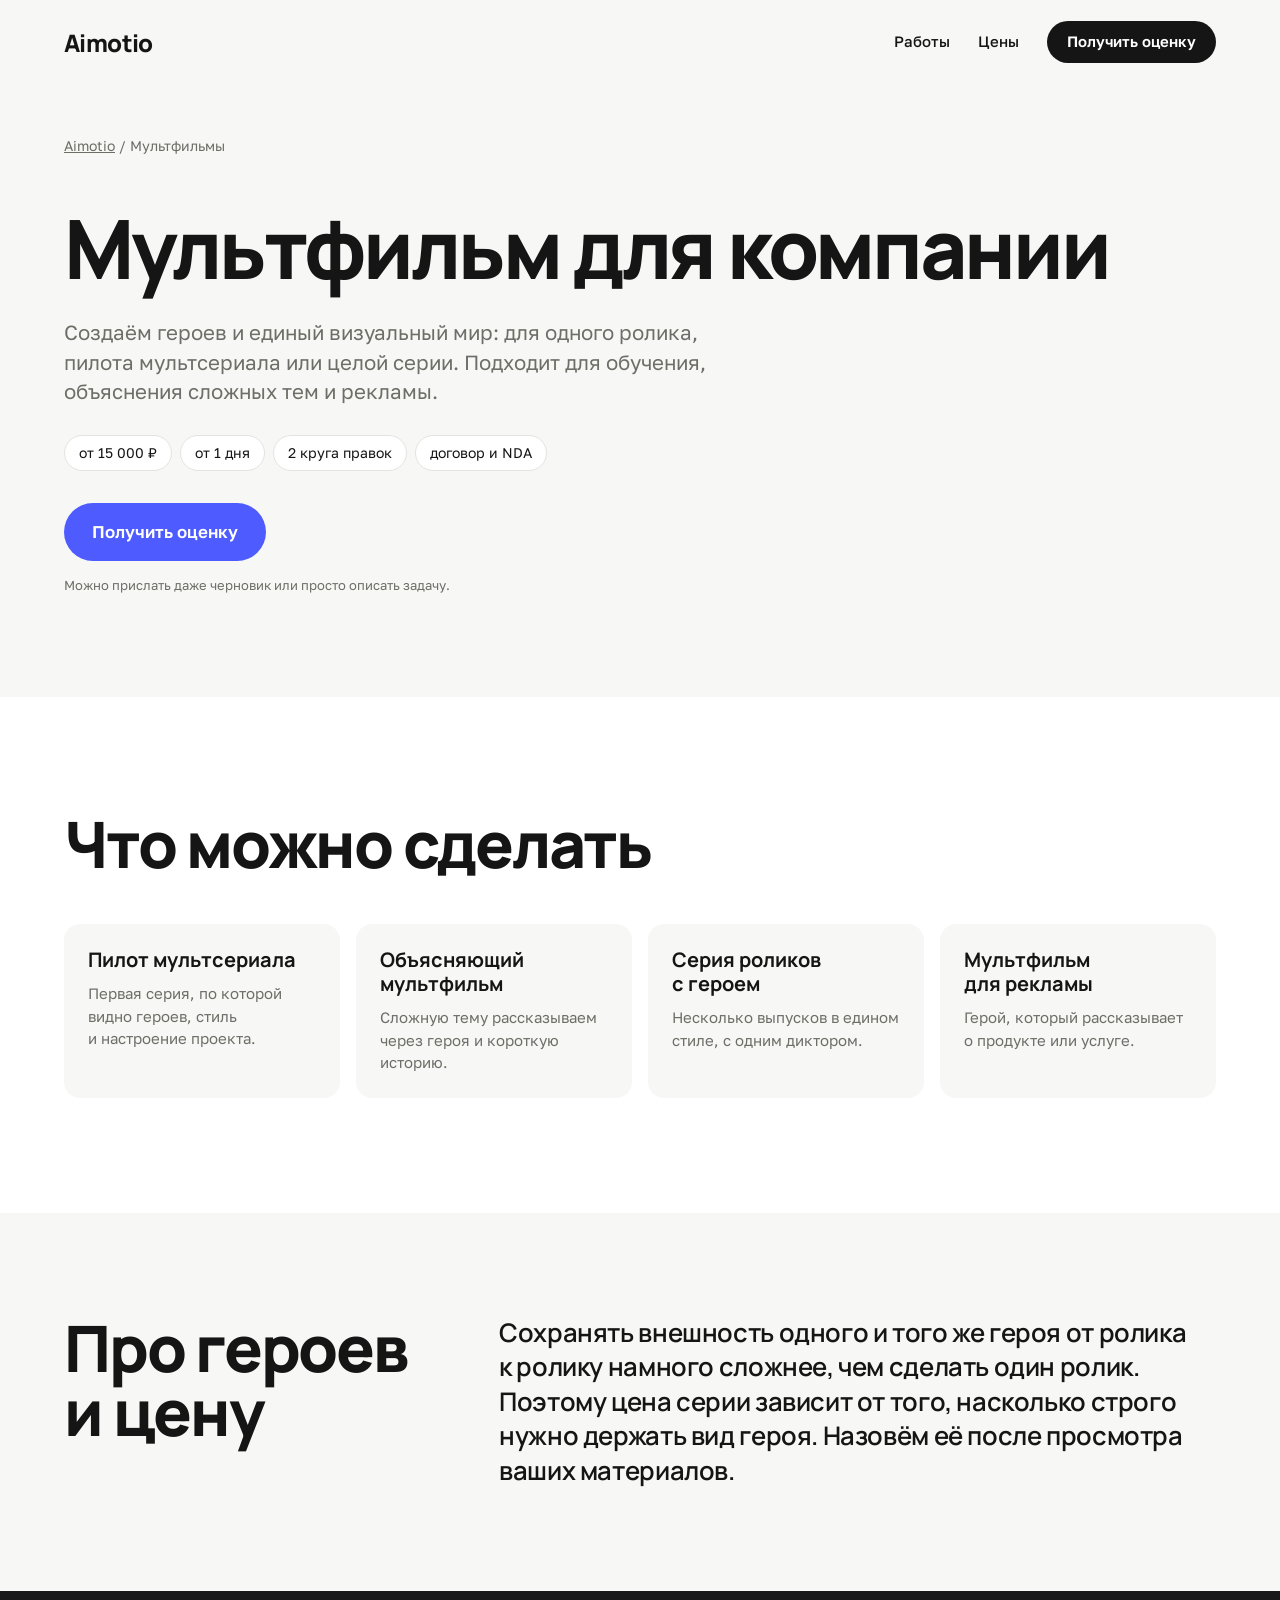
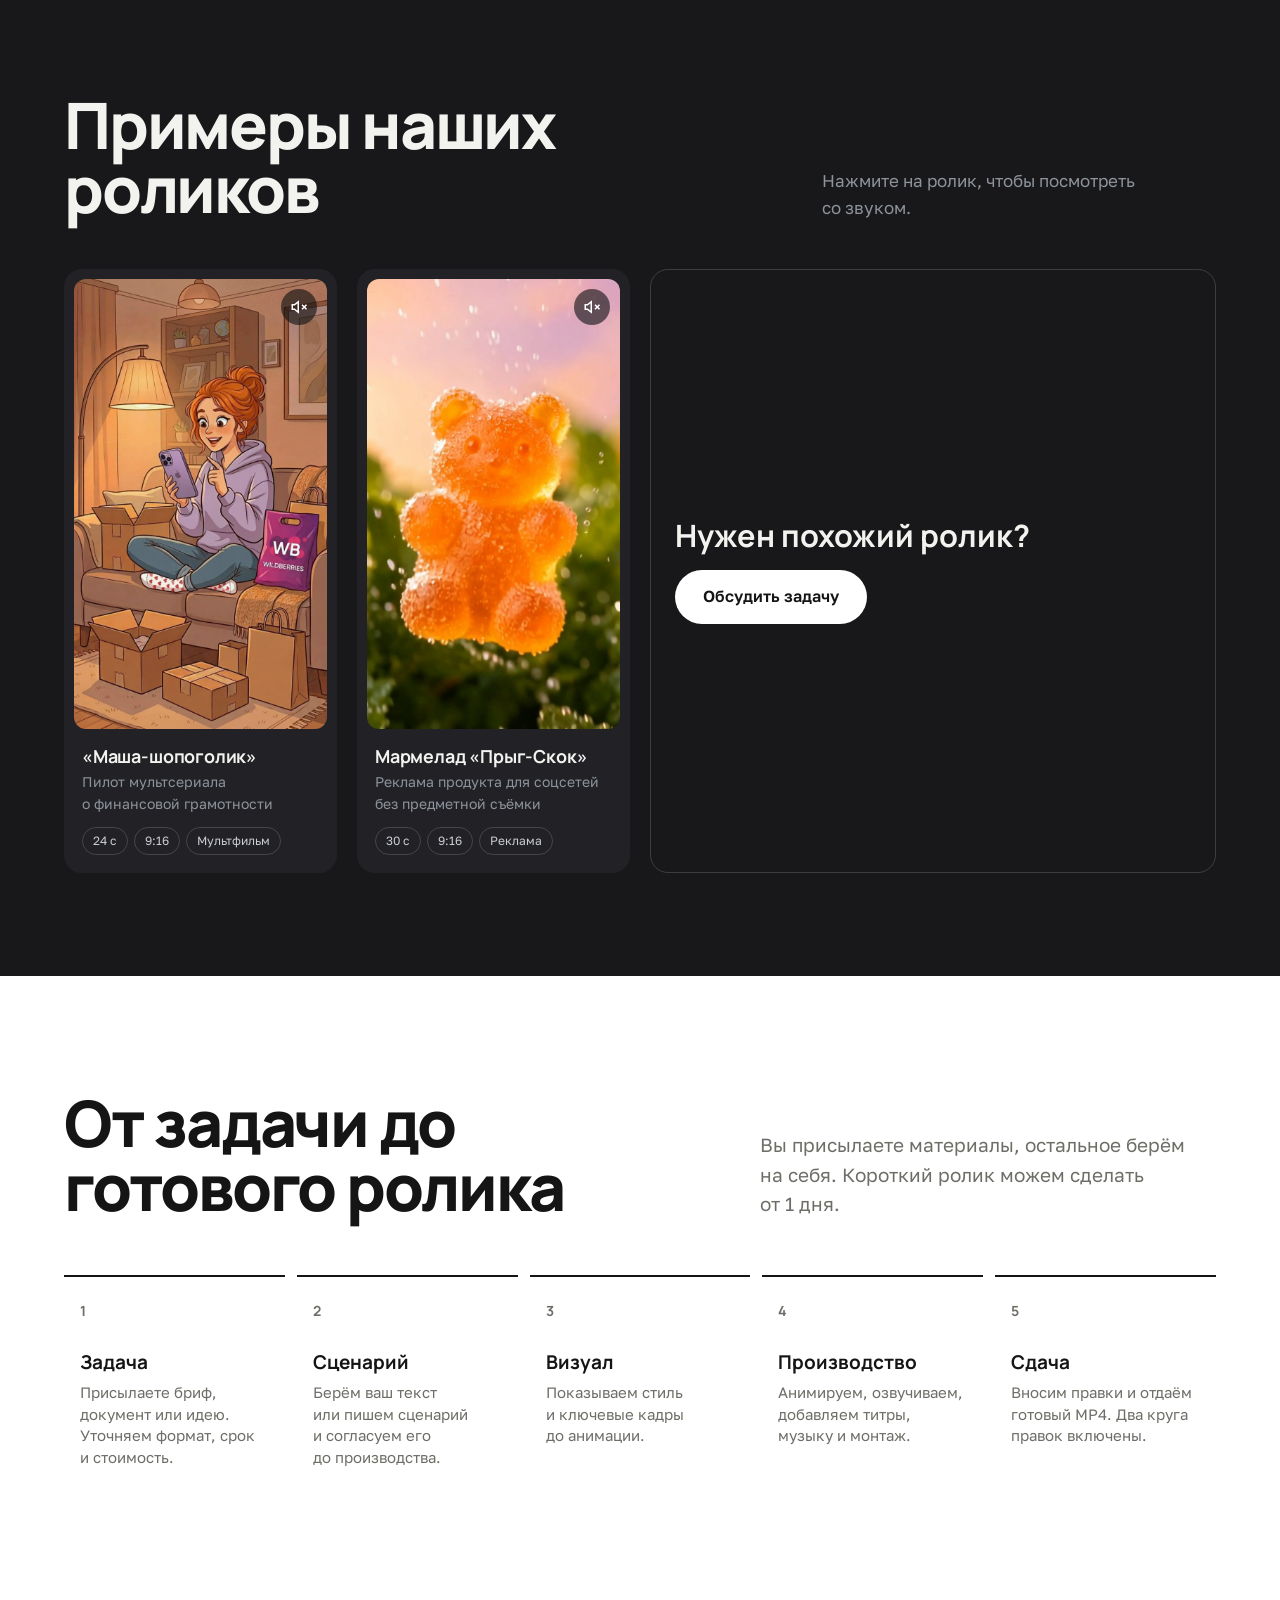
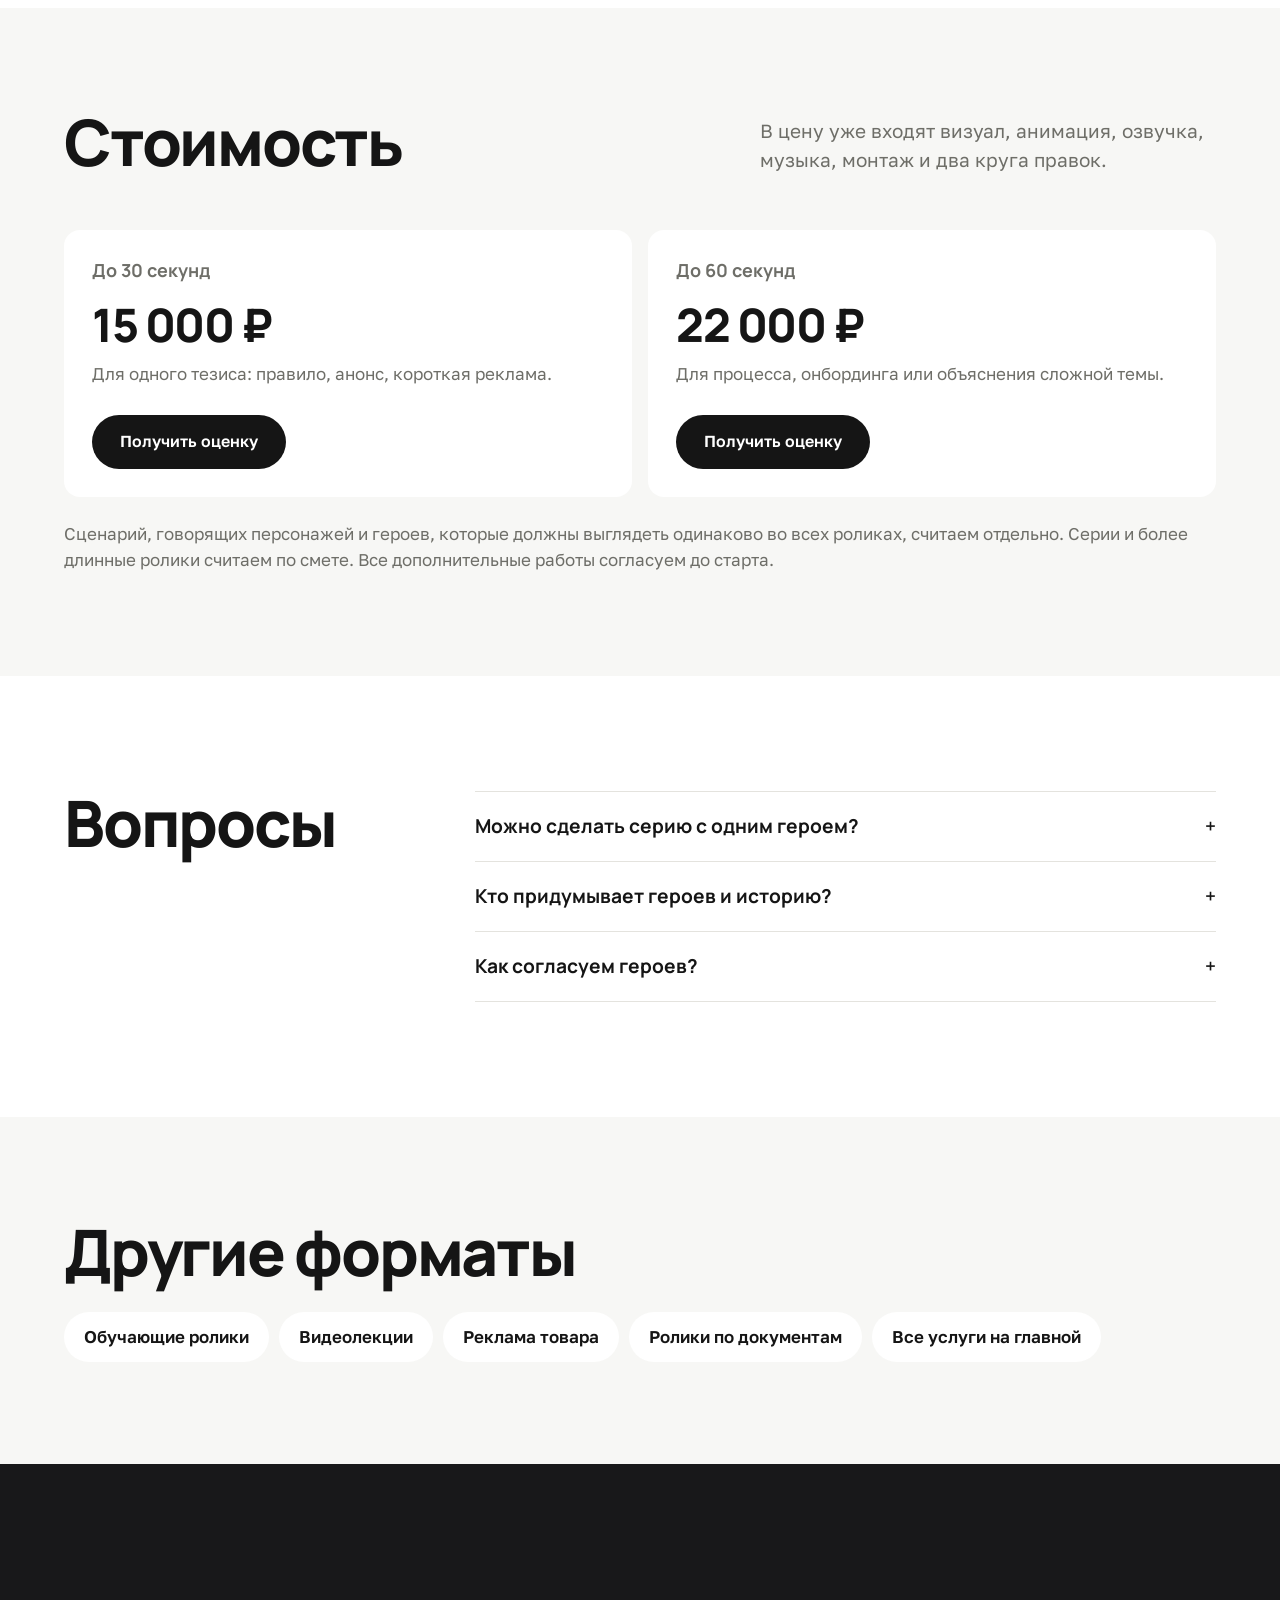
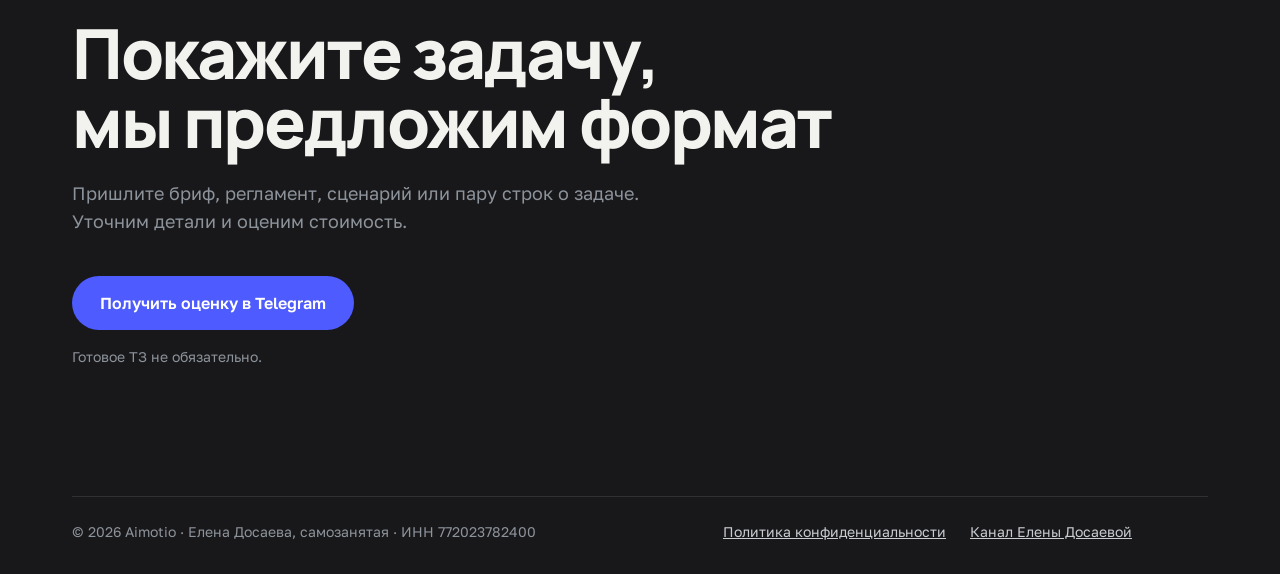
==== multfilm-dlya-kompanii/index.html @ ace30728 "Aimotio: 5 страниц под поисковые запросы" ====
<!doctype html>
<html lang="ru">
<head>
<meta charset="utf-8">
<meta name="viewport" content="width=device-width, initial-scale=1">
<title>Мультфильм для компании: ролик или серия | Aimotio</title>
<meta name="description" content="Создаём героев и единый визуальный мир для мультфильма компании: пилот, серия или объясняющий ролик. Озвучка и титры. От 15 000 ₽, от 1 дня.">
<link rel="canonical" href="https://aimotio.ru/multfilm-dlya-kompanii/">
<meta property="og:type" content="website">
<meta property="og:title" content="Мультфильм для компании: ролик или серия | Aimotio">
<meta property="og:description" content="Создаём героев и единый визуальный мир для мультфильма компании: пилот, серия или объясняющий ролик. Озвучка и титры. От 15 000 ₽, от 1 дня.">
<meta property="og:url" content="https://aimotio.ru/multfilm-dlya-kompanii/">
<meta property="og:image" content="https://aimotio.ru/media/og.jpg">
<meta name="theme-color" content="#F7F7F5">
<link rel="icon" href="/favicon.svg" type="image/svg+xml">
<link rel="preload" href="/fonts/manrope-cyrillic.woff2" as="font" type="font/woff2" crossorigin>
<link rel="preload" href="/fonts/golos-cyrillic.woff2" as="font" type="font/woff2" crossorigin>
<link rel="stylesheet" href="/css/fonts.css?v=1">
<link rel="stylesheet" href="/css/site.css?v=81">
<script type="application/ld+json">
{
 "@context": "https://schema.org",
 "@graph": [
  {
   "@type": "Service",
   "name": "Мультфильм для компании",
   "description": "Создаём героев и единый визуальный мир для мультфильма компании: пилот, серия или объясняющий ролик. Озвучка и титры. От 15 000 ₽, от 1 дня.",
   "areaServed": "RU",
   "provider": {
    "@type": "ProfessionalService",
    "name": "Aimotio",
    "url": "https://aimotio.ru/"
   },
   "offers": {
    "@type": "Offer",
    "price": "15000",
    "priceCurrency": "RUB"
   }
  },
  {
   "@type": "FAQPage",
   "mainEntity": [
    {
     "@type": "Question",
     "name": "Можно сделать серию с одним героем?",
     "acceptedAnswer": {
      "@type": "Answer",
      "text": "Да. Цена зависит от того, насколько строго нужно сохранять внешность героя во всех роликах. Считаем её отдельно."
     }
    },
    {
     "@type": "Question",
     "name": "Кто придумывает героев и историю?",
     "acceptedAnswer": {
      "@type": "Answer",
      "text": "Если есть ваши идеи и материалы, берём их. Если нет, предложим героев и сценарий, сценарий считаем отдельно."
     }
    },
    {
     "@type": "Question",
     "name": "Как согласуем героев?",
     "acceptedAnswer": {
      "@type": "Answer",
      "text": "Показываем визуал до анимации. Сценарий согласовываем до производства, готовый ролик после. Два круга правок входят в цену."
     }
    }
   ]
  },
  {
   "@type": "BreadcrumbList",
   "itemListElement": [
    {
     "@type": "ListItem",
     "position": 1,
     "name": "Aimotio",
     "item": "https://aimotio.ru/"
    },
    {
     "@type": "ListItem",
     "position": 2,
     "name": "Мультфильм для компании",
     "item": "https://aimotio.ru/multfilm-dlya-kompanii/"
    }
   ]
  }
 ]
}
</script>
</head>
<body class="lp">
<header class="lp-bar wrap"><a class="bar__logo" href="/">Aimotio</a>
  <nav aria-label="Разделы"><a href="/#works">Работы</a><a href="/#pricing">Цены</a><a class="btn btn--sm" href="#contact"><span>Получить оценку</span></a></nav></header>
<main>
<section class="lp-hero">
  <div class="wrap">
    <p class="lp-crumbs"><a href="/">Aimotio</a> / Мультфильмы</p>
    <h1>Мультфильм для&nbsp;компании</h1>
    <p class="lp-lead">Создаём героев и&nbsp;единый визуальный мир: для&nbsp;одного ролика, пилота мультсериала или&nbsp;целой серии. Подходит для&nbsp;обучения, объяснения сложных тем и&nbsp;рекламы.</p>
    <ul class="lp-facts"><li>от&nbsp;15&nbsp;000&nbsp;₽</li><li>от&nbsp;1&nbsp;дня</li><li>2&nbsp;круга правок</li><li>договор и&nbsp;NDA</li></ul>
    <a class="btn lp-cta" href="#contact"><span>Получить оценку</span></a>
    <p class="lp-note">Можно прислать даже черновик или просто описать задачу.</p>
  </div>
</section>
<section class="lp-tasks">
  <div class="wrap">
    <h2 class="h2">Что можно сделать</h2>
    <ul class="lp-cards">
      <li class="lp-card" data-spot><h3>Пилот мультсериала</h3><p>Первая серия, по&nbsp;которой видно героев, стиль и&nbsp;настроение проекта.</p></li>
      <li class="lp-card" data-spot><h3>Объясняющий мультфильм</h3><p>Сложную тему рассказываем через героя и&nbsp;короткую историю.</p></li>
      <li class="lp-card" data-spot><h3>Серия роликов с&nbsp;героем</h3><p>Несколько выпусков в&nbsp;едином стиле, с&nbsp;одним диктором.</p></li>
      <li class="lp-card" data-spot><h3>Мультфильм для&nbsp;рекламы</h3><p>Герой, который рассказывает о&nbsp;продукте или&nbsp;услуге.</p></li>
    </ul>
  </div>
</section>
<section class="lp-about">
  <div class="wrap lp-about__grid">
    <h2 class="h2">Про героев и&nbsp;цену</h2>
    <p>Сохранять внешность одного и&nbsp;того же героя от&nbsp;ролика к&nbsp;ролику намного сложнее, чем сделать один ролик. Поэтому цена серии зависит от&nbsp;того, насколько строго нужно держать вид героя. Назовём её после просмотра ваших материалов.</p>
  </div>
</section>
<section class="works" id="works" aria-labelledby="works-title">
  <div class="wrap">
    <div class="works__head"><h2 class="h2" id="works-title">Примеры наших роликов</h2><p>Нажмите на&nbsp;ролик, чтобы посмотреть со&nbsp;звуком.</p></div>
    <div class="works__grid">
    <article data-spot data-cat="cartoon" class="work work--v" data-src="/media/masha.mp4" data-poster="/media/masha.jpg">
      <div class="work__media"></div>
      <h3>«Маша-шопоголик»</h3>
      <p class="work__task">Пилот мультсериала о&nbsp;финансовой грамотности</p>
      <ul class="work__meta"><li>24 с</li><li>9:16</li><li>Мультфильм</li></ul>
    </article>
    <article data-spot data-cat="ad" class="work work--v" data-src="/media/pryg-skok.mp4" data-poster="/media/pryg-skok.jpg">
      <div class="work__media"></div>
      <h3>Мармелад «Прыг-Скок»</h3>
      <p class="work__task">Реклама продукта для&nbsp;соцсетей без&nbsp;предметной съёмки</p>
      <ul class="work__meta"><li>30 с</li><li>9:16</li><li>Реклама</li></ul>
    </article>
    <article class="lp-works-cta" style="grid-column: span 2"><p>Нужен похожий ролик?</p><a class="btn" href="#contact"><span>Обсудить задачу</span></a></article>    </div>
  </div>
</section>
<section class="steps" id="process" aria-labelledby="process-title">
  <div class="wrap">
    <div class="steps__head"><h2 class="h2" id="process-title">От задачи до готового ролика</h2><p>Вы присылаете материалы, остальное берём на&nbsp;себя. Короткий ролик можем сделать от&nbsp;1&nbsp;дня.</p></div>
    <ol class="steps__list">
      <li><span>1</span><h3>Задача</h3><p>Присылаете бриф, документ или&nbsp;идею. Уточняем формат, срок и&nbsp;стоимость.</p></li>
      <li><span>2</span><h3>Сценарий</h3><p>Берём ваш текст или&nbsp;пишем сценарий и&nbsp;согласуем его до&nbsp;производства.</p></li>
      <li><span>3</span><h3>Визуал</h3><p>Показываем стиль и&nbsp;ключевые кадры до&nbsp;анимации.</p></li>
      <li><span>4</span><h3>Производство</h3><p>Анимируем, озвучиваем, добавляем титры, музыку и&nbsp;монтаж.</p></li>
      <li><span>5</span><h3>Сдача</h3><p>Вносим правки и&nbsp;отдаём готовый MP4. Два круга правок включены.</p></li>
    </ol>
  </div>
</section>
<section class="price" id="pricing" aria-labelledby="pricing-title">
  <div class="wrap">
    <div class="steps__head"><h2 class="h2" id="pricing-title">Стоимость</h2><p>В&nbsp;цену уже входят визуал, анимация, озвучка, музыка, монтаж и&nbsp;два круга правок.</p></div>
    <div class="price__grid price__grid--two">
      <article data-spot class="plan"><h3>До&nbsp;30&nbsp;секунд</h3><p class="plan__sum">15&nbsp;000&nbsp;₽</p><p>Для одного тезиса: правило, анонс, короткая реклама.</p><a class="btn" href="#contact"><span>Получить оценку</span></a></article>
      <article data-spot class="plan"><h3>До&nbsp;60&nbsp;секунд</h3><p class="plan__sum">22&nbsp;000&nbsp;₽</p><p>Для процесса, онбординга или объяснения сложной темы.</p><a class="btn" href="#contact"><span>Получить оценку</span></a></article>
    </div>
    <p class="price__note">Сценарий, говорящих персонажей и&nbsp;героев, которые должны выглядеть одинаково во&nbsp;всех роликах, считаем отдельно. Серии и&nbsp;более длинные ролики считаем по&nbsp;смете. Все дополнительные работы согласуем до&nbsp;старта.</p>
  </div>
</section>
<section class="faq" id="faq" aria-labelledby="faq-title">
  <div class="wrap faq__grid">
    <h2 class="h2" id="faq-title">Вопросы</h2>
    <div class="faq__list">
      <details><summary>Можно сделать серию с&nbsp;одним героем?</summary><p>Да. Цена зависит от&nbsp;того, насколько строго нужно сохранять внешность героя во всех роликах. Считаем её отдельно.</p></details>
      <details><summary>Кто придумывает героев и&nbsp;историю?</summary><p>Если есть ваши идеи и&nbsp;материалы, берём их. Если нет, предложим героев и&nbsp;сценарий, сценарий считаем отдельно.</p></details>
      <details><summary>Как&nbsp;согласуем героев?</summary><p>Показываем визуал до&nbsp;анимации. Сценарий согласовываем до&nbsp;производства, готовый ролик после. Два круга правок входят в&nbsp;цену.</p></details>
    </div>
  </div>
</section>
<section class="lp-more">
  <div class="wrap"><h2 class="h2">Другие форматы</h2><p class="lp-more__links"><a href="/obuchayushchie-roliki/">Обучающие ролики</a><a href="/video-lekcii/">Видеолекции</a><a href="/roliki-dlya-marketplejsov/">Реклама товара</a><a href="/roliki-po-dokumentam/">Ролики по документам</a><a href="/">Все услуги на главной</a></p></div>
</section>
</main>
<section class="contact" id="contact" aria-labelledby="contact-title">
  <div class="wrap">
    <h2 class="contact__title" id="contact-title">Покажите задачу, мы&nbsp;предложим формат</h2>
    <p class="contact__lead">Пришлите бриф, регламент, сценарий или пару строк о&nbsp;задаче. Уточним детали и&nbsp;оценим стоимость.</p>
    <div class="contact__buttons"><a class="btn" href="https://t.me/EEDOSAEVA" target="_blank" rel="noopener"><span>Получить оценку в&nbsp;Telegram</span></a></div>
    <p class="contact__note">Готовое ТЗ не обязательно.</p>
    <footer class="foot"><p>© 2026 Aimotio · Елена Досаева, самозанятая · ИНН 772023782400</p><span class="foot__links"><a href="/privacy.html">Политика конфиденциальности</a><a href="https://t.me/DOSAEVADESIGN" target="_blank" rel="noopener">Канал Елены Досаевой</a></span></footer>
  </div>
</section>
<script src="/js/works.js?v=1" defer></script>
<script src="/js/spot.js?v=1" defer></script>
</body>
</html>
---- css/fonts.css ----
/* Шрифты Manrope и Golos Text (SIL OFL), хранятся на сайте, внешние сервисы не нужны */
@font-face { font-family: 'Golos Text'; font-style: normal; font-weight: 400 600; font-display: swap; src: url(../fonts/golos-cyrillic.woff2) format('woff2'); unicode-range: U+0301, U+0400-045F, U+0490-0491, U+04B0-04B1, U+2116; }
@font-face { font-family: 'Golos Text'; font-style: normal; font-weight: 400 600; font-display: swap; src: url(../fonts/golos-latin-ext.woff2) format('woff2'); unicode-range: U+0100-02BA, U+02BD-02C5, U+02C7-02CC, U+02CE-02D7, U+02DD-02FF, U+0304, U+0308, U+0329, U+1D00-1DBF, U+1E00-1E9F, U+1EF2-1EFF, U+2020, U+20A0-20AB, U+20AD-20C4, U+2113, U+2C60-2C7F, U+A720-A7FF; }
@font-face { font-family: 'Golos Text'; font-style: normal; font-weight: 400 600; font-display: swap; src: url(../fonts/golos-latin.woff2) format('woff2'); unicode-range: U+0000-00FF, U+0131, U+0152-0153, U+02BB-02BC, U+02C6, U+02DA, U+02DC, U+0304, U+0308, U+0329, U+2000-206F, U+20AC, U+2122, U+2191, U+2193, U+2212, U+2215, U+FEFF, U+FFFD; }
@font-face { font-family: 'Manrope'; font-style: normal; font-weight: 600 800; font-display: swap; src: url(../fonts/manrope-cyrillic.woff2) format('woff2'); unicode-range: U+0301, U+0400-045F, U+0490-0491, U+04B0-04B1, U+2116; }
@font-face { font-family: 'Manrope'; font-style: normal; font-weight: 600 800; font-display: swap; src: url(../fonts/manrope-latin-ext.woff2) format('woff2'); unicode-range: U+0100-02BA, U+02BD-02C5, U+02C7-02CC, U+02CE-02D7, U+02DD-02FF, U+0304, U+0308, U+0329, U+1D00-1DBF, U+1E00-1E9F, U+1EF2-1EFF, U+2020, U+20A0-20AB, U+20AD-20C4, U+2113, U+2C60-2C7F, U+A720-A7FF; }
@font-face { font-family: 'Manrope'; font-style: normal; font-weight: 600 800; font-display: swap; src: url(../fonts/manrope-latin.woff2) format('woff2'); unicode-range: U+0000-00FF, U+0131, U+0152-0153, U+02BB-02BC, U+02C6, U+02DA, U+02DC, U+0304, U+0308, U+0329, U+2000-206F, U+20AC, U+2122, U+2191, U+2193, U+2212, U+2215, U+FEFF, U+FFFD; }
---- css/site.css ----
:root { --edge: clamp(20px, 5vw, 64px); --ink: #151515; --muted: #6E6E68; --line: #E4E3DE; --blue: #4D5BFF; --accent: #4D5BFF; --tint: #EEF0FF; --night: #18181A; --soft: #F7F7F5; --soft-line: #E4E3DE; --bg: #F7F7F5; }
* { box-sizing: border-box; }
html { scroll-behavior: smooth; }
html, body { margin: 0; background: var(--bg); color: var(--ink); font: 400 17px/1.55 "Golos Text", system-ui, sans-serif; }
.wrap { width: min(1320px, 100% - 2 * clamp(20px, 5vw, 64px)); margin-inline: auto; }
a:focus-visible, .tile:focus-visible { outline: 3px solid var(--blue); outline-offset: 3px; }

/* шапка */
.bar { display: flex; align-items: center; justify-content: space-between; height: 84px; }
.bar__logo { font: 800 24px "Manrope", sans-serif; letter-spacing: -.025em; color: var(--ink); text-decoration: none; }
.bar nav { display: flex; gap: 32px; align-items: center; }
.bar nav a:not(.btn) { color: var(--ink); text-decoration: none; font-weight: 500; font-size: 15px; }

/* кнопки и ссылки */
/* кнопка без цветовой заливки: при наведении текст перекатывается вверх, кнопка тянется за курсором (рецепт Apple, пружина) */
:root { --spring: linear(0, .009, .035 2.1%, .141, .281 6.7%, .723 12.9%, .938 16.7%, 1.017, 1.077, 1.121, 1.149 24.3%, 1.159, 1.163, 1.161, 1.154 29.9%, 1.129 32.8%, 1.051 39.6%, 1.017 43.1%, .991, .977 51%, .974 53.8%, .975 57.1%, .997 69.8%, 1.003 76.9%, 1); }
.btn { position: relative; display: inline-flex; align-items: center; min-height: 54px; padding: 0 28px; border-radius: 999px; background: #fff; color: var(--ink);
  font-weight: 600; font-size: 16px; text-decoration: none; transition: background .25s, scale .5s var(--spring); }
.btn:hover { background: #E9EBEF; }
.btn:active { scale: .95; transition-duration: .12s; }
.btn__roll { display: inline-grid; height: 1.25em; line-height: 1.25em; overflow: hidden; }
.btn__roll > span { transition: transform .55s var(--spring); }
.btn:hover .btn__roll > span, .btn:focus-visible .btn__roll > span { transform: translateY(-100%); }
.btn--sm { min-height: 42px; padding: 0 20px; font-size: 15px; }
@media (prefers-reduced-motion: reduce) { .btn__roll > span { transition: none; } .btn:hover .btn__roll > span { transform: none; } }
.link { color: var(--ink); transition: text-decoration-color .2s; font-weight: 600; text-decoration: underline; text-decoration-color: #C9CEDA; text-underline-offset: 6px; }

/* обложка по Reelio: тёмная сцена со скруглёнными углами, три ролика во всю высоту, заголовок снизу */
.hero { padding: 8px; background: var(--bg); }
.hero__box { position: relative; display: flex; flex-direction: column; height: calc(100svh - 16px); min-height: 640px; max-height: 1100px;
  border-radius: 20px; background: var(--night); color: #F2F2EF; overflow: hidden; }
.hero .bar__logo, .hero .bar nav a:not(.btn) { color: #F2F2EF; }
.hero .bar nav a:not(.btn) { opacity: .75; transition: opacity .2s; }
.hero .bar nav a:not(.btn):hover { opacity: 1; }
.reels { flex: 1; min-height: 0; display: grid; grid-template-columns: repeat(3, 1fr); align-content: center; gap: 24px; width: min(1320px, 100% - 2 * clamp(20px, 5vw, 64px)); margin-inline: auto; padding-top: 4px; container-type: size; }
.reel { position: relative; flex: none; margin: 0; cursor: pointer; transition: transform .5s cubic-bezier(.3, .7, .2, 1), opacity .4s; }
/* ролик заполняет свою колонку сетки на всю доступную высоту, лишнее по краям кадра обрезается */
.reel video { width: 100%; aspect-ratio: 9 / 16; height: auto; max-height: calc(100cqh - 34px); object-fit: cover; border-radius: 12px; display: block; background: #1A1D22; }
.reel figcaption { height: 30px; display: flex; align-items: end; gap: 8px; font-size: 14px; color: #8D939B; }
.reel figcaption b { color: #F2F2EF; font-weight: 500; }
.reels.has-focus .reel { opacity: .45; }
.reels.has-focus .reel.is-focus { opacity: 1; transform: scale(1.025); }
.reel__sound { position: absolute; right: 10px; top: 10px; width: 36px; height: 36px; border-radius: 50%; border: 0; background: rgba(13, 15, 18, .6); color: #fff; cursor: pointer; display: grid; place-items: center; }
.reel__sound svg { width: 18px; height: 18px; }
.hero__foot { display: flex; align-items: end; justify-content: space-between; gap: 32px; padding: clamp(20px, 3vh, 36px) 0 clamp(24px, 4vh, 44px); }
.hero h1 { margin: 0; font: 800 clamp(40px, min(5.2vw, 8.6vh), 88px)/.94 "Manrope", sans-serif; letter-spacing: -.035em; }
.hero .lead { margin: 14px 0 0; max-width: 34em; font-size: clamp(15px, 1.1vw, 17px); color: #8D939B; }
.dots { display: none; }
@media (max-width: 809px) {
  .bar { height: 64px; gap: 12px; }
  .bar__logo { font-size: 20px; }
  .btn--sm { padding: 0 16px; font-size: 14px; white-space: nowrap; }
  .bar nav a:not(.btn) { display: none; }
  .hero__box { height: calc(100svh - 16px); min-height: 640px; max-height: none; }
  /* лента роликов занимает всё свободное место и листается свайпом; края выровнены по логотипу */
  .reels { display: flex; width: auto; margin: 0 var(--edge); padding: 0; gap: 12px; justify-content: flex-start; align-items: flex-start; overflow-x: auto; scroll-snap-type: x mandatory; scroll-padding-inline: 0; scrollbar-width: none; container-type: size; }
  .reels::-webkit-scrollbar { display: none; }
  /* один ролик на экран: на всю колонку, высота – всё свободное место; следующий листается свайпом, точки показывают, сколько их */
  .reel { flex: 0 0 100%; scroll-snap-align: start; scroll-snap-stop: always; }
  .reel video { width: 100%; height: max(240px, calc(100cqh - 30px)); max-height: none; aspect-ratio: auto; }
  .reel figcaption { height: 30px; }
  .dots { display: flex; justify-content: center; margin: 0; }
  .dots button { all: unset; box-sizing: border-box; padding: 12px 4px; cursor: pointer; }
  .dots i { display: block; width: 6px; height: 6px; border-radius: 50%; background: rgba(255, 255, 255, .45); transition: width .3s var(--out), background .3s; }
  .dots i.on { width: 18px; border-radius: 3px; background: #fff; }
  .hero__foot { flex-direction: column; align-items: start; gap: 12px; padding: 14px 0 20px; }
  .hero h1 { font-size: clamp(30px, 8.6vw, 40px); }
  .hero__side { gap: 12px; }
  .hero .lead { font-size: 15px; line-height: 1.4; }
  .facts { margin: 0; gap: 6px; } .facts li { padding: 4px 10px; font-size: 13px; }
  .hero__side .btn { min-height: 48px; }
}
@media (prefers-reduced-motion: reduce) { .reel { transition: none; } .reels.has-focus .reel.is-focus { transform: none; } html { scroll-behavior: auto; } }

/* студия: огромное название и текст, который проявляется по словам при прокрутке */
.studio { background: var(--soft); padding: clamp(64px, 10vw, 140px) 0; }
.studio__grid { display: grid; grid-template-columns: 4fr 8fr; gap: 40px clamp(32px, 6vw, 96px); }
.studio__who { display: flex; align-items: center; gap: 14px; margin: 0; align-self: start; }
.studio__who img { width: 56px; height: 56px; border-radius: 50%; object-fit: cover; }
.studio__who figcaption { display: flex; flex-direction: column; font-size: 14px; color: var(--muted); }
.studio__who b { font-size: 16px; font-weight: 600; color: var(--ink); }
.reveal { margin: 0; font: 600 clamp(24px, 2.6vw, 40px)/1.22 "Manrope", sans-serif; letter-spacing: -.02em; color: var(--ink); }
.reveal .w { color: #B4B4AE; transition: color .3s; }
.reveal .w.on { color: var(--ink); }
@media (max-width: 809px) { .studio__grid { grid-template-columns: 1fr; } }

/* работы: тёмный блок, компактная сетка – два горизонтальных ролика сверху, четыре вертикальных ниже */
.works { margin: 0; padding: clamp(64px, 8vw, 112px) 0; border-radius: 0; background: var(--night); color: #F2F2EF; }
.works__head { display: flex; justify-content: space-between; align-items: end; gap: 24px; margin-bottom: clamp(32px, 4vw, 48px); }
.works__head p { margin: 0; color: #8D939B; }
.works__grid { display: grid; grid-template-columns: repeat(4, 1fr); gap: 40px 20px; }
.work { margin: 0; }
.work--h { grid-column: span 2; }
.work__media { position: relative; overflow: hidden; border-radius: 12px; background: #1A1D22; cursor: pointer; }
.work--h .work__media { aspect-ratio: 16 / 9; }
.work--v .work__media { aspect-ratio: 9 / 16; }
.work__media video { width: 100%; height: 100%; object-fit: cover; display: block; transition: scale .6s var(--spring); }
.work:hover .work__media video { scale: 1.03; }
.work h3 { margin: 16px 0 8px; font: 700 clamp(17px, 1.4vw, 21px)/1.25 "Manrope", sans-serif; letter-spacing: -.01em; }
.work__meta { display: flex; flex-wrap: wrap; gap: 6px; margin: 0; padding: 0; list-style: none; }
.work__meta li { padding: 4px 10px; border: 1px solid rgba(255, 255, 255, .16); border-radius: 999px; font-size: 12px; color: #C9CDD2; }
@media (max-width: 809px) { .works__grid { grid-template-columns: 1fr 1fr; gap: 32px 12px; } .works__head { flex-direction: column; align-items: start; } }

/* общий заголовок светлых секций */
.h2 { margin: 0; font: 800 clamp(40px, 5vw, 72px)/1 "Manrope", sans-serif; letter-spacing: -.035em; }

/* услуги: строки на всю ширину, при наведении строка подсвечивается */
.svc { padding: clamp(80px, 10vw, 140px) 0; }

/* этапы: последовательность, поэтому с номерами */
.steps { background: var(--soft); padding: clamp(80px, 10vw, 140px) 0; }
.steps__head { display: flex; justify-content: space-between; align-items: end; gap: 24px; }
.steps__head p { margin: 0; max-width: 24em; font-size: 19px; color: var(--muted); }
.steps__list { list-style: none; margin: clamp(32px, 5vw, 56px) 0 0; padding: 0; display: grid; grid-template-columns: repeat(7, 1fr); gap: 12px; }
.steps__list li { padding: 20px 16px 24px; border-top: 2px solid var(--ink); }
.steps__list span { font: 700 14px "Manrope", sans-serif; color: var(--muted); }
.steps__list h3 { margin: 28px 0 8px; font: 700 19px/1.2 "Manrope", sans-serif; }
.steps__list p { margin: 0; font-size: 15px; line-height: 1.45; color: var(--muted); }
@media (max-width: 1199px) { .steps__list { grid-template-columns: repeat(4, 1fr); gap: 24px 12px; } }
@media (max-width: 809px) { .steps__list { grid-template-columns: 1fr 1fr; } .steps__head { flex-direction: column; align-items: start; } }
/* все светлые секции на той же вертикали, что и содержимое тёмных блоков (+8px отступа сцены) */
body > section:not(.hero) > .wrap { width: min(1320px, 100% - 2 * (clamp(20px, 5vw, 64px) + 8px)); }

/* цены */
.price { padding: clamp(80px, 10vw, 140px) 0; }
.price__grid { display: grid; grid-template-columns: repeat(3, 1fr); gap: 16px; margin-top: clamp(32px, 5vw, 56px); }
.plan { display: flex; flex-direction: column; gap: 12px; padding: 28px; border-radius: 16px; background: var(--soft); }
.plan h3 { margin: 0; font: 700 18px "Manrope", sans-serif; color: var(--muted); }
.plan__sum { margin: 8px 0 0; font: 800 clamp(36px, 3.6vw, 52px)/1 "Manrope", sans-serif; letter-spacing: -.03em; }
.plan p:not(.plan__sum) { margin: 0 0 16px; color: var(--muted); flex: 1; }
.plan .btn { align-self: start; background: var(--ink); color: #fff; }
.plan .btn:hover { background: #2B2B2E; }
.plan--dark { background: var(--night); color: #F2F2EF; }
.plan--dark h3, .plan--dark p:not(.plan__sum) { color: #8D939B; }
.plan--dark .btn { background: #fff; color: var(--ink); }
.plan--dark .btn:hover { background: #E9EBEF; }
.price__note { margin: 24px 0 0; color: var(--muted); }

/* вопросы */
.faq { background: var(--soft); padding: clamp(80px, 10vw, 140px) 0; }
.faq__grid { display: grid; grid-template-columns: 4fr 8fr; gap: 40px; }
.faq details { border-bottom: 1px solid var(--soft-line); }
.faq details:first-child { border-top: 1px solid var(--soft-line); }
.faq summary { display: flex; justify-content: space-between; gap: 24px; padding: 22px 0; cursor: pointer; list-style: none; font: 700 clamp(18px, 1.5vw, 21px)/1.3 "Manrope", sans-serif; }
.faq summary::-webkit-details-marker { display: none; }
.faq summary::after { content: "+"; font-weight: 400; transition: transform .3s; }
.faq details[open] summary::after { transform: rotate(45deg); }
.faq details p { margin: 0 0 22px; max-width: 40em; color: var(--muted); }

/* контакты и подвал: тёмная сцена, как обложка */
.contact { margin: 0; padding: clamp(80px, 12vw, 160px) 0 32px; border-radius: 0; background: var(--night); color: #F2F2EF; }
.contact__title { margin: 0; max-width: 14em; font: 800 clamp(40px, 5.4vw, 80px)/1 "Manrope", sans-serif; letter-spacing: -.035em; }
.contact__lead { margin: 24px 0 0; max-width: 32em; color: #8D939B; font-size: 18px; }
.contact__buttons { display: flex; flex-wrap: wrap; gap: 12px; margin-top: 40px; }
.foot { display: flex; justify-content: space-between; gap: 16px; padding-right: 76px; margin-top: clamp(80px, 10vw, 140px); padding-top: 24px; border-top: 1px solid rgba(255, 255, 255, .1); font-size: 14px; color: #8D939B; }
.foot p { margin: 0; }
.foot a { color: #C9CDD2; }

/* плавающая кнопка Telegram */
.fab { position: fixed; right: 20px; bottom: 20px; z-index: 50; width: 56px; height: 56px; border-radius: 50%; display: grid; place-items: center; background: #fff; color: var(--ink);
  box-shadow: 0 0 0 1px rgba(14, 19, 32, .12); transition: transform .3s cubic-bezier(.3, .7, .2, 1), background .3s, color .3s; }
.fab svg { width: 24px; height: 24px; }
.fab:hover { transform: scale(1.08); background: var(--ink); color: #fff; }

@media (max-width: 809px) { .price__grid, .faq__grid { grid-template-columns: 1fr; } }

/* клиенты сразу под обложкой: названия крупно, под ними что делали */
.clients { padding: clamp(56px, 7vw, 96px) 0; }
.clients__title { margin: 0 0 32px; font: 600 15px "Golos Text", sans-serif; color: var(--muted); }
.clients__list { list-style: none; margin: 0; padding: 0; display: grid; grid-template-columns: repeat(6, minmax(0, 1fr)); border-top: 1px solid var(--line); }
.clients__list li { padding: 22px 20px 0 0; }
.clients__list b { font: 800 clamp(18px, 1.55vw, 24px)/1.15 "Manrope", sans-serif; letter-spacing: -.02em; }
.clients__list span { font-size: 14px; color: var(--muted); }
@media (max-width: 1199px) { .clients__list { grid-template-columns: repeat(3, minmax(0, 1fr)); gap: 0 20px; } }
@media (max-width: 809px) { .clients__list { grid-template-columns: repeat(2, minmax(0, 1fr)); gap: 0 16px; } .clients__list li { padding-right: 0; } }

/* факты на обложке: цена, срок, договор – то, что заказчик ищет первым */
.facts { display: flex; flex-wrap: wrap; gap: 8px; margin: 18px 0 0; padding: 0; list-style: none; }
.facts li { padding: 6px 14px; border: 1px solid rgba(255, 255, 255, .2); border-radius: 999px; font-size: 14px; color: #F2F2EF; }
.work__task { margin: -4px 0 12px; font-size: 14px; color: #8D939B; }

/* ===== анимации по мотивам эффектов Framer: заставка, вход обложки, параллакс, шторки, линии, счётчики ===== */
:root { --out: cubic-bezier(.2, .8, .2, 1); }
.hero h1 .line { display: block; overflow: hidden; padding-bottom: .06em; }
.hero h1 .line > span { display: inline-block; }

/* 1. заставка: буквы выезжают по одной, потом шторка уходит вверх */
.intro { position: fixed; inset: 0; z-index: 100; display: none; place-items: center; background: var(--night); transition: transform .9s var(--out); }
.intro__word { margin: 0; display: flex; overflow: hidden; font: 800 clamp(48px, 9vw, 140px)/1 "Manrope", sans-serif; letter-spacing: -.04em; color: #F2F2EF; }
.intro__word span { display: inline-block; transform: translateY(105%); transition: transform .7s var(--out) calc(var(--i) * 60ms); }
.js-motion.intro-on .intro { display: grid; }
.intro.go .intro__word span { transform: none; }
.intro.away { transform: translateY(-100%); }

/* 2. вход обложки: строки заголовка из-под маски, ролики лесенкой */
.js-motion .hero h1 .line > span, .js-motion .reel, .js-motion .hero .lead, .js-motion .hero .facts, .js-motion .hero__foot > .btn { transition: transform 1s var(--out), opacity .8s var(--out); }
.js-motion:not(.hero-in) .hero h1 .line > span { transform: translateY(110%); }
.js-motion:not(.hero-in) .reel { opacity: 0; transform: translateY(60px) scale(.96); }
.js-motion:not(.hero-in) .hero .lead, .js-motion:not(.hero-in) .hero .facts, .js-motion:not(.hero-in) .hero__foot > .btn { opacity: 0; transform: translateY(16px); }
.js-motion .hero h1 .line:nth-child(2) > span { transition-delay: .08s; }
.js-motion .reel:nth-child(2) { transition-delay: .09s; } .js-motion .reel:nth-child(3) { transition-delay: .18s; }
.js-motion .hero .lead { transition-delay: .25s; } .js-motion .hero .facts { transition-delay: .32s; } .js-motion .hero__foot > .btn { transition-delay: .38s; }

/* 3. обложка от прокрутки: значения ставит motion.js в --p (0…1) */
.hero__box { transform: scale(calc(1 - var(--p, 0) * .06)); transform-origin: 50% 0; border-radius: calc(20px + var(--p, 0) * 16px); }
.reel { translate: 0 calc(var(--p, 0) * var(--rate, 0) * -1px); }
.reel:nth-child(1) { --rate: 40; } .reel:nth-child(2) { --rate: 110; } .reel:nth-child(3) { --rate: 70; }

/* 4. работы: карточка открывается шторкой снизу */
.js-motion .work { transition: clip-path 1s var(--out), transform 1s var(--out), opacity .6s; }
.js-motion .work:not(.in) { clip-path: inset(18% 0 0 0 round 12px); transform: translateY(48px); opacity: 0; }

/* 5. этапы: линия над шагом прорисовывается слева направо */
.steps__list li { position: relative; border-top-color: transparent; }
.steps__list li::before { content: ""; position: absolute; left: 0; right: 0; top: -2px; height: 2px; background: var(--ink); transform-origin: 0 50%; transition: transform .7s var(--out) calc(var(--i, 0) * 110ms); }
.js-motion .steps__list:not(.in) li::before { transform: scaleX(0); }

/* 7. кнопка Telegram появляется после обложки */
.js-motion .fab { transition: transform .5s var(--spring), opacity .3s, background .3s, color .3s; }
.js-motion:not(.past-hero) .fab { opacity: 0; transform: scale(.6); pointer-events: none; }

@media (prefers-reduced-motion: reduce) {
  .js-motion .intro { display: none !important; }
  .hero__box, .reel { transform: none; translate: none; }
}

/* низ обложки: слева заголовок, справа подзаголовок, факты и кнопка – так ролики сохраняют высоту */
.hero__foot { align-items: end; }
.hero__side { flex: 0 0 min(400px, 34%); display: flex; flex-direction: column; align-items: start; gap: 16px; }
.hero__side .lead { margin: 0; }
.hero__side .facts { margin: 0; }
.js-motion .hero__side > .btn { transition: transform 1s var(--out), opacity .8s var(--out), background .25s, scale .5s var(--spring); transition-delay: .38s; }
.js-motion:not(.hero-in) .hero__side > .btn { opacity: 0; transform: translateY(16px); }
@media (max-width: 809px) { .hero__side { flex-basis: auto; } }
/* телефон: плавающая кнопка закрывала текст – убираем её, подвал в колонку */
@media (max-width: 809px) { .fab { display: none; } .foot { flex-direction: column; padding-right: 0; } }

/* планшет 810–1199: заголовок на всю ширину, под ним в ряд подзаголовок и кнопка – ролики получают высоту */
@media (min-width: 810px) and (max-width: 1199px) {
  .hero__box { height: auto; min-height: 0; max-height: none; }
  .reels { flex: none; container-type: normal; padding-top: 8px; }
  .reel video { aspect-ratio: 3 / 4; max-height: none; }
  .hero__foot { flex-direction: column; align-items: stretch; gap: 18px; padding-top: 16px; }
  .hero__side { flex: none; width: 100%; flex-direction: row; flex-wrap: wrap; align-items: flex-end; justify-content: space-between; gap: 14px 24px; }
  .hero__side .lead { flex: 1 1 320px; max-width: 34em; }
  .hero h1 { font-size: clamp(40px, 6.4vw, 72px); }
  .works__grid { gap: 32px 16px; }
  .plan { padding: 22px; }
}
.btn, .faq summary, .fab { -webkit-tap-highlight-color: transparent; }
@media (hover: none) { .btn--sm { min-height: 44px; } .faq summary { padding-block: 18px; } }

/* кнопка обложки на всю ширину текстового блока; светлое пятно ходит за курсором (цвет кнопки остаётся белым) */
.hero__side { align-items: stretch; }
.hero__side .btn { justify-content: center; min-height: 58px; font-size: 17px; overflow: hidden; isolation: isolate; }
.hero__side .btn::before { content: ""; position: absolute; left: var(--sx, 50%); top: var(--sy, 50%); width: 14px; height: 14px; border-radius: 50%; background: #D6E3FF;
  transform: translate(-50%, -50%) scale(0); transition: transform .6s var(--out); z-index: -1; pointer-events: none; }
.hero__side .btn:hover::before, .hero__side .btn:focus-visible::before { transform: translate(-50%, -50%) scale(60); }
@media (min-width: 810px) and (max-width: 1199px) { .hero__side { align-items: stretch; } .hero__side .btn { flex: 1 1 100%; } }

.nowrap { white-space: nowrap; }

/* значки услуг (Lucide, лицензия ISC): круг, при наведении на строку заливается и значок белеет */
.svc__ico { width: 52px; height: 52px; border-radius: 50%; display: grid; place-items: center; background: var(--soft); color: var(--ink); transition: background .3s var(--out), color .3s, scale .5s var(--spring); }
.ico { width: 24px; height: 24px; fill: none; stroke: currentColor; stroke-width: 1.75; stroke-linecap: round; stroke-linejoin: round; }
/* наведение и фокус: везде, где можно нажать или раскрыть */
.bar nav a:not(.btn), .foot a, .clients__list li, .faq summary, .plan { transition: opacity .2s, color .2s, background .3s var(--out), transform .4s var(--out); }
.foot a:hover { color: #fff; }
.plan { transition: transform .4s var(--out), background .3s; }
.plan:hover { transform: translateY(-4px); }
.clients__list li:hover b { color: var(--blue-ui, #4D5BFF); }
.faq summary:hover { color: #4D5BFF; }
a:focus-visible, button:focus-visible, summary:focus-visible, .btn:focus-visible { outline: 3px solid #4D5BFF; outline-offset: 3px; border-radius: 12px; }
.hero a:focus-visible, .contact a:focus-visible { outline-color: #fff; }

/* вопросы раскрываются плавно (Chrome 131+, Safari и Firefox пока раскрывают мгновенно) */
@supports (interpolate-size: allow-keywords) {
  .faq { interpolate-size: allow-keywords; }
  .faq details::details-content { block-size: 0; overflow: clip; transition: block-size .45s var(--out), content-visibility .45s allow-discrete; }
  .faq details[open]::details-content { block-size: auto; }
}
@media (prefers-reduced-motion: reduce) { .plan:hover { transform: none; } .faq details::details-content { transition: none; } }

/* услуги – bento: плитки разной ширины, на каждой значок, название, строка */
.bento { list-style: none; margin: clamp(32px, 5vw, 56px) 0 0; padding: 0; display: grid; grid-template-columns: repeat(6, 1fr); gap: 12px; }
.bento__tile { grid-column: span var(--span, 2); position: relative; overflow: hidden; display: flex; flex-direction: column; gap: 10px; min-height: 190px; padding: 22px; border-radius: 16px; background: var(--soft); isolation: isolate; transition: transform .4s var(--out); }
.bento__tile .svc__ico { background: #fff; margin-bottom: auto; }
.bento__tile h3 { margin: 0; font: 700 clamp(20px, 1.7vw, 25px)/1.15 "Manrope", sans-serif; letter-spacing: -.02em; }
.bento__tile p { margin: 0; color: var(--muted); font-size: 16px; line-height: 1.45; }
.bento__tile:hover { transform: translateY(-3px); }
.bento__tile:hover .svc__ico { background: var(--ink); color: #fff; scale: 1.08; }
@media (max-width: 1199px) { .bento__tile { grid-column: span 3; } .bento__tile:first-child { grid-column: span 6; } }
@media (max-width: 809px) { .bento { grid-template-columns: 1fr; } .bento__tile, .bento__tile:first-child { grid-column: auto; min-height: 0; } .bento__tile .svc__ico { margin-bottom: 4px; } }

/* подсветка за курсором: пятно света на карточке, плоский цвет без градиентных фонов */
[data-spot]::after { content: ""; position: absolute; left: var(--mx, -999px); top: var(--my, -999px); width: 280px; height: 280px; margin: -140px 0 0 -140px; border-radius: 50%; background: radial-gradient(circle, rgba(255, 255, 255, .85), rgba(255, 255, 255, 0) 70%); opacity: 0; transition: opacity .3s; pointer-events: none; z-index: -1; }
[data-spot]:hover::after { opacity: 1; }
.plan { position: relative; overflow: hidden; isolation: isolate; }
.plan--dark[data-spot]::after { background: radial-gradient(circle, rgba(255, 255, 255, .16), rgba(255, 255, 255, 0) 70%); z-index: 0; }
.work[data-spot] { position: relative; padding: 10px 10px 18px; border-radius: 18px; background: #12161B; isolation: isolate; overflow: hidden; }
.work[data-spot]::after { background: radial-gradient(circle, rgba(255, 255, 255, .10), rgba(255, 255, 255, 0) 70%); z-index: 0; }
.work[data-spot] h3, .work[data-spot] .work__task, .work[data-spot] .work__meta { margin-left: 8px; margin-right: 8px; position: relative; z-index: 1; }
.work[data-spot] .work__media { position: relative; z-index: 1; }

/* фильтр работ */
.filter { display: flex; flex-wrap: wrap; gap: 8px; margin: -12px 0 28px; }
.filter button { all: unset; box-sizing: border-box; cursor: pointer; padding: 9px 18px; border: 1px solid rgba(255, 255, 255, .18); border-radius: 999px; font: 600 15px "Golos Text", sans-serif; color: #C9CDD2; transition: background .25s, color .25s, border-color .25s; }
.filter button:hover { border-color: rgba(255, 255, 255, .5); color: #fff; }
.filter button.on { background: #fff; color: var(--ink); border-color: #fff; }
.work[hidden] { display: none; }
.works__grid.is-filtered .work--h { grid-column: span 2; }

/* скроллбар в тон сайта */
html { scrollbar-width: thin; scrollbar-color: #8D939B transparent; }
::-webkit-scrollbar { width: 10px; height: 10px; }
::-webkit-scrollbar-track { background: transparent; }
::-webkit-scrollbar-thumb { background: #8D939B; border-radius: 999px; border: 2px solid transparent; background-clip: padding-box; }
::-webkit-scrollbar-thumb:hover { background: #6E6E68; background-clip: padding-box; }

/* цифры: что уже сделано, стоят на месте */
.nums { list-style: none; margin: clamp(48px, 7vw, 96px) 0 0; padding: clamp(28px, 4vw, 44px) 0 0; border-top: 1px solid var(--soft-line); display: grid; grid-template-columns: repeat(4, 1fr); gap: 32px 24px; }
.nums b { display: block; font: 800 clamp(56px, 7.2vw, 112px)/.9 "Manrope", sans-serif; letter-spacing: -.045em; color: var(--ink); }
.nums span { display: block; margin-top: 14px; max-width: 14em; font-size: clamp(16px, 1.3vw, 19px); line-height: 1.35; color: var(--muted); }
@media (max-width: 809px) { .nums { grid-template-columns: 1fr; gap: 28px; } .nums li { display: flex; align-items: baseline; gap: 16px; } .nums b { font-size: 64px; min-width: 2.2ch; } .nums span { margin: 0; } }
@media (min-width: 810px) and (max-width: 1199px) { .nums { grid-template-columns: repeat(2, 1fr); } }

.nums__note { margin: 36px 0 0; font: 600 clamp(18px, 1.6vw, 24px)/1.3 "Manrope", sans-serif; letter-spacing: -.01em; color: var(--ink); }

/* низ обложки на компьютере: сетка в три колонки, как у роликов; заголовок в двух, текст и кнопка в третьей (левый край ровно под третьим роликом) */
@media (min-width: 1200px) {
  .hero__foot { display: grid; grid-template-columns: repeat(3, minmax(0, 1fr)); column-gap: 24px; align-items: end; }
  .hero__foot > h1 { grid-column: 1 / span 2; }
  .hero__side { grid-column: 3; flex: none; width: 100%; }
  .hero__side .lead { max-width: none; font-size: 16px; }
}
@media (min-width: 1200px) { .hero__side .lead { text-wrap: balance; } .hero__side { gap: 14px; } .hero__side .facts { gap: 8px; } }

/* отзыв заказчика: её слова дословно */
.quote { margin: clamp(40px, 6vw, 80px) 0 0; padding-top: 28px; border-top: 1px solid var(--soft-line); max-width: 900px; }
.quote blockquote { margin: 0; font: 700 clamp(24px, 3vw, 44px)/1.15 "Manrope", sans-serif; letter-spacing: -.025em; color: var(--ink); }
.quote figcaption { margin-top: 20px; color: var(--muted); font-size: 16px; }

/* отзыв: слева крупная фраза, справа полный текст */
.review { display: grid; grid-template-columns: 5fr 7fr; gap: 24px clamp(32px, 6vw, 96px); margin: clamp(48px, 7vw, 96px) 0 0; padding-top: clamp(28px, 4vw, 44px); border-top: 1px solid var(--soft-line); }
.review__lead { margin: 0; font: 800 clamp(26px, 3vw, 46px)/1.1 "Manrope", sans-serif; letter-spacing: -.03em; color: var(--ink); }
.review__text { margin: 0; display: grid; gap: 14px; font-size: clamp(16px, 1.25vw, 18px); line-height: 1.55; color: var(--ink); }
.review__text p { margin: 0; }
.review figcaption { grid-column: 1 / -1; color: var(--muted); font-size: 16px; }
@media (max-width: 809px) { .review { grid-template-columns: 1fr; } }

/* подвал: две ссылки рядом */
.foot__links { display: flex; flex-wrap: wrap; gap: 8px 24px; }
@media (max-width: 809px) { .foot__links { flex-direction: column; } }

/* страница документа (политика) */
.doc-page { background: #fff; }
.doc-bar { display: flex; justify-content: space-between; align-items: center; height: 84px; }
.doc-bar .bar__logo { color: var(--ink); }
.doc-back { color: var(--muted); text-decoration: none; font-weight: 500; }
.doc-back:hover { color: var(--ink); }
.doc { max-width: 760px; margin-inline: 0; padding: clamp(24px, 4vw, 56px) 0 clamp(64px, 9vw, 120px); width: min(760px, 100% - 2 * var(--edge)); margin-left: max(var(--edge), calc((100% - 1320px) / 2)); }
.doc h1 { margin: 0; font: 800 clamp(34px, 4.4vw, 56px)/1.05 "Manrope", sans-serif; letter-spacing: -.035em; }
.doc__date { margin: 12px 0 40px; color: var(--muted); }
.doc h2 { margin: 36px 0 10px; font: 700 clamp(20px, 2vw, 26px)/1.2 "Manrope", sans-serif; letter-spacing: -.02em; }
.doc p { margin: 0 0 14px; font-size: 17px; line-height: 1.6; }
.doc a { color: var(--ink); text-decoration-color: #B9C2D0; text-underline-offset: 3px; }

/* низ обложки на компьютере: слева заголовок и под ним подзаголовок, справа плашки и кнопка */
.hero__title .lead { margin: 18px 0 0; max-width: 34em; font-size: clamp(16px, 1.2vw, 18px); color: #8D939B; }
@media (min-width: 1200px) { .hero__foot > .hero__title { grid-column: 1 / span 2; } .hero__side { justify-content: flex-end; } }
@media (min-width: 810px) and (max-width: 1199px) { .hero__side { justify-content: space-between; } }

/* плавающее меню: появляется, когда обложка ушла, всегда ведёт на главное и по разделам */
.float { position: fixed; top: 12px; left: 50%; z-index: 60; width: min(980px, calc(100% - 24px)); display: flex; align-items: center; justify-content: space-between; gap: 16px; padding: 8px 8px 8px 22px;
  border-radius: 999px; background: #fff; border: 1px solid var(--line); translate: -50% -160%; opacity: 0; pointer-events: none; transition: translate .5s var(--out), opacity .3s; }
.past-hero .float { translate: -50% 0; opacity: 1; pointer-events: auto; }
.float__logo { font: 800 20px "Manrope", sans-serif; letter-spacing: -.02em; color: var(--ink); text-decoration: none; }
.float__links { display: flex; gap: 6px; }
.float__links a { padding: 8px 14px; border-radius: 999px; color: var(--muted); font-weight: 500; font-size: 15px; text-decoration: none; transition: background .2s, color .2s; }
.float__links a:hover { color: var(--ink); background: var(--soft); }
.float__links a.on { color: var(--ink); background: var(--soft); }
.float .btn { background: var(--ink); color: #fff; }
.float .btn:hover { background: #2B2B2E; }
section[id], .studio, .clients { scroll-margin-top: 84px; }
@media (max-width: 809px) { .float__links { display: none; } .float { padding-left: 18px; } .float__cta { min-height: 40px; } }
@media (prefers-reduced-motion: reduce) { .float { transition: none; } }

/* правки по аудиту: порядок секций, 5 этапов, микротексты */
.hero__note { margin: 0; font-size: 13px; line-height: 1.4; color: #8D939B; }
.clients .nums { margin-top: clamp(40px, 5vw, 64px); border-top-color: var(--line); }
.works__more { display: flex; align-items: center; gap: 12px 24px; flex-wrap: wrap; margin-top: clamp(32px, 4vw, 48px); }
.works__more p { margin: 0; font: 700 clamp(18px, 1.6vw, 22px) "Manrope", sans-serif; }
.steps { background: #fff; }
.steps__list { grid-template-columns: repeat(5, 1fr); }
@media (max-width: 1199px) { .steps__list { grid-template-columns: repeat(3, 1fr); } }
@media (max-width: 809px) { .steps__list { grid-template-columns: 1fr; } }
.price { background: var(--soft); }
.plan { background: #fff; }
.plan--dark { background: var(--night); }
.proof { padding: clamp(80px, 10vw, 140px) 0; }
.proof .review { margin: 0; padding-top: 0; border-top: 0; }
.contact__note { margin: 16px 0 0; font-size: 14px; color: #8D939B; }

/* палитра «Дорогой digital»: тёплая база #F7F7F5, графит #151515, один акцент #4D5BFF, тинт #EEF0FF, тёмные блоки #18181A */
.svc, .steps, .proof { background: #fff; }
.work[data-spot] { background: #222226; }
.work__media { background: #2A2A2E; }
.hero__side .btn, .contact__buttons .btn { background: var(--accent); color: #fff; }
.hero__side .btn:hover, .contact__buttons .btn:hover { background: #3D4AE0; }
.hero__side .btn::before { background: #3340C9; }
.nums b { color: var(--accent); }
.nums span { color: var(--ink); }
.clients__list b { color: #55554F; transition: color .25s; }
.clients__list li:hover b { color: var(--ink); }
.bento__tile .svc__ico, .svc__ico { background: var(--tint); color: var(--accent); }
.bento__tile:hover .svc__ico { background: var(--accent); color: #fff; }
.filter button.on { background: var(--accent); border-color: var(--accent); color: #fff; }
.review__lead { color: var(--ink); }
.plan--dark .btn { background: #fff; color: var(--ink); }
.plan--dark .btn:hover { background: #E9EBEF; }
@media (max-width: 809px) { .nums b { min-width: 3.3ch; } }

/* посадочные страницы под поисковые запросы */
.lp-bar { display: flex; align-items: center; justify-content: space-between; height: 84px; }
.lp-bar nav { display: flex; gap: 28px; align-items: center; }
.lp-bar nav a:not(.btn) { color: var(--ink); text-decoration: none; font-weight: 500; font-size: 15px; }
.lp .btn { background: var(--ink); color: #fff; }
.lp .btn:hover { background: #2B2B2E; }
.lp .btn.lp-cta, .lp .contact__buttons .btn { background: var(--accent); }
.lp .btn.lp-cta:hover, .lp .contact__buttons .btn:hover { background: #3D4AE0; }
.lp .plan--dark .btn { background: #fff; color: var(--ink); }
.lp-hero { background: var(--soft); padding: clamp(24px, 4vw, 56px) 0 clamp(56px, 8vw, 110px); }
.lp-crumbs { margin: 0 0 clamp(28px, 4vw, 56px); font-size: 14px; color: var(--muted); }
.lp-crumbs a { color: var(--muted); }
.lp-hero h1 { margin: 0; max-width: 14em; font: 800 clamp(40px, 6.4vw, 96px)/1 "Manrope", sans-serif; letter-spacing: -.04em; text-wrap: balance; }
.lp-lead { margin: 28px 0 0; max-width: 32em; font-size: clamp(18px, 1.6vw, 22px); line-height: 1.45; color: var(--muted); }
.lp-facts { display: flex; flex-wrap: wrap; gap: 8px; margin: 28px 0 0; padding: 0; list-style: none; }
.lp-facts li { padding: 6px 14px; border: 1px solid var(--soft-line); border-radius: 999px; font-size: 14px; background: #fff; }
.lp-cta { margin-top: 32px; min-height: 58px; font-size: 17px; }
.lp-note { margin: 14px 0 0; font-size: 13px; color: var(--muted); }
.lp-tasks, .lp .steps, .lp .faq { background: #fff; padding: clamp(64px, 9vw, 130px) 0; }
.lp-cards { list-style: none; margin: clamp(28px, 4vw, 48px) 0 0; padding: 0; display: grid; grid-template-columns: repeat(4, 1fr); gap: 16px; }
.lp-card { padding: 24px; border-radius: 16px; background: var(--soft); }
.lp-card h3 { margin: 0 0 10px; font: 700 20px/1.2 "Manrope", sans-serif; }
.lp-card p { margin: 0; color: var(--muted); font-size: 15px; line-height: 1.5; }
.lp-about, .lp .price, .lp-more { background: var(--soft); padding: clamp(56px, 8vw, 110px) 0; }
.lp-about__grid { display: grid; grid-template-columns: 4fr 8fr; gap: 24px clamp(32px, 6vw, 96px); align-items: start; }
.lp-about__grid p { margin: 0; font: 600 clamp(20px, 2vw, 28px)/1.35 "Manrope", sans-serif; letter-spacing: -.015em; }
.price__grid--two { grid-template-columns: repeat(2, 1fr); }
.lp-more__links { display: flex; flex-wrap: wrap; gap: 10px; margin: 28px 0 0; }
.lp-more__links a { padding: 12px 20px; border-radius: 999px; background: #fff; color: var(--ink); font-weight: 600; text-decoration: none; transition: background .25s, color .25s; }
.lp-more__links a:hover { background: var(--accent); color: #fff; }
@media (max-width: 1199px) { .lp-cards { grid-template-columns: repeat(2, 1fr); } }
@media (max-width: 809px) {
  .lp-bar nav a:not(.btn) { display: none; }
  .lp-cards, .price__grid--two, .lp-about__grid { grid-template-columns: 1fr; }
}
.lp-works-cta { display: flex; flex-direction: column; justify-content: center; align-items: flex-start; gap: 16px; padding: 24px; border-radius: 18px; border: 1px solid rgba(255, 255, 255, .16); }
.lp-works-cta p { margin: 0; font: 700 clamp(22px, 2.4vw, 32px)/1.15 "Manrope", sans-serif; }
.lp .works .btn { background: #fff; color: var(--ink); }
.lp .works .btn:hover { background: #E9EBEF; }
@media (max-width: 809px) { .lp-works-cta { grid-column: span 2 !important; } }
.bento__tile h3 a { color: inherit; text-decoration: none; background: linear-gradient(currentColor, currentColor) 0 100% / 0 2px no-repeat; transition: background-size .3s var(--out); }
.bento__tile h3 a:hover, .bento__tile h3 a:focus-visible { background-size: 100% 2px; }
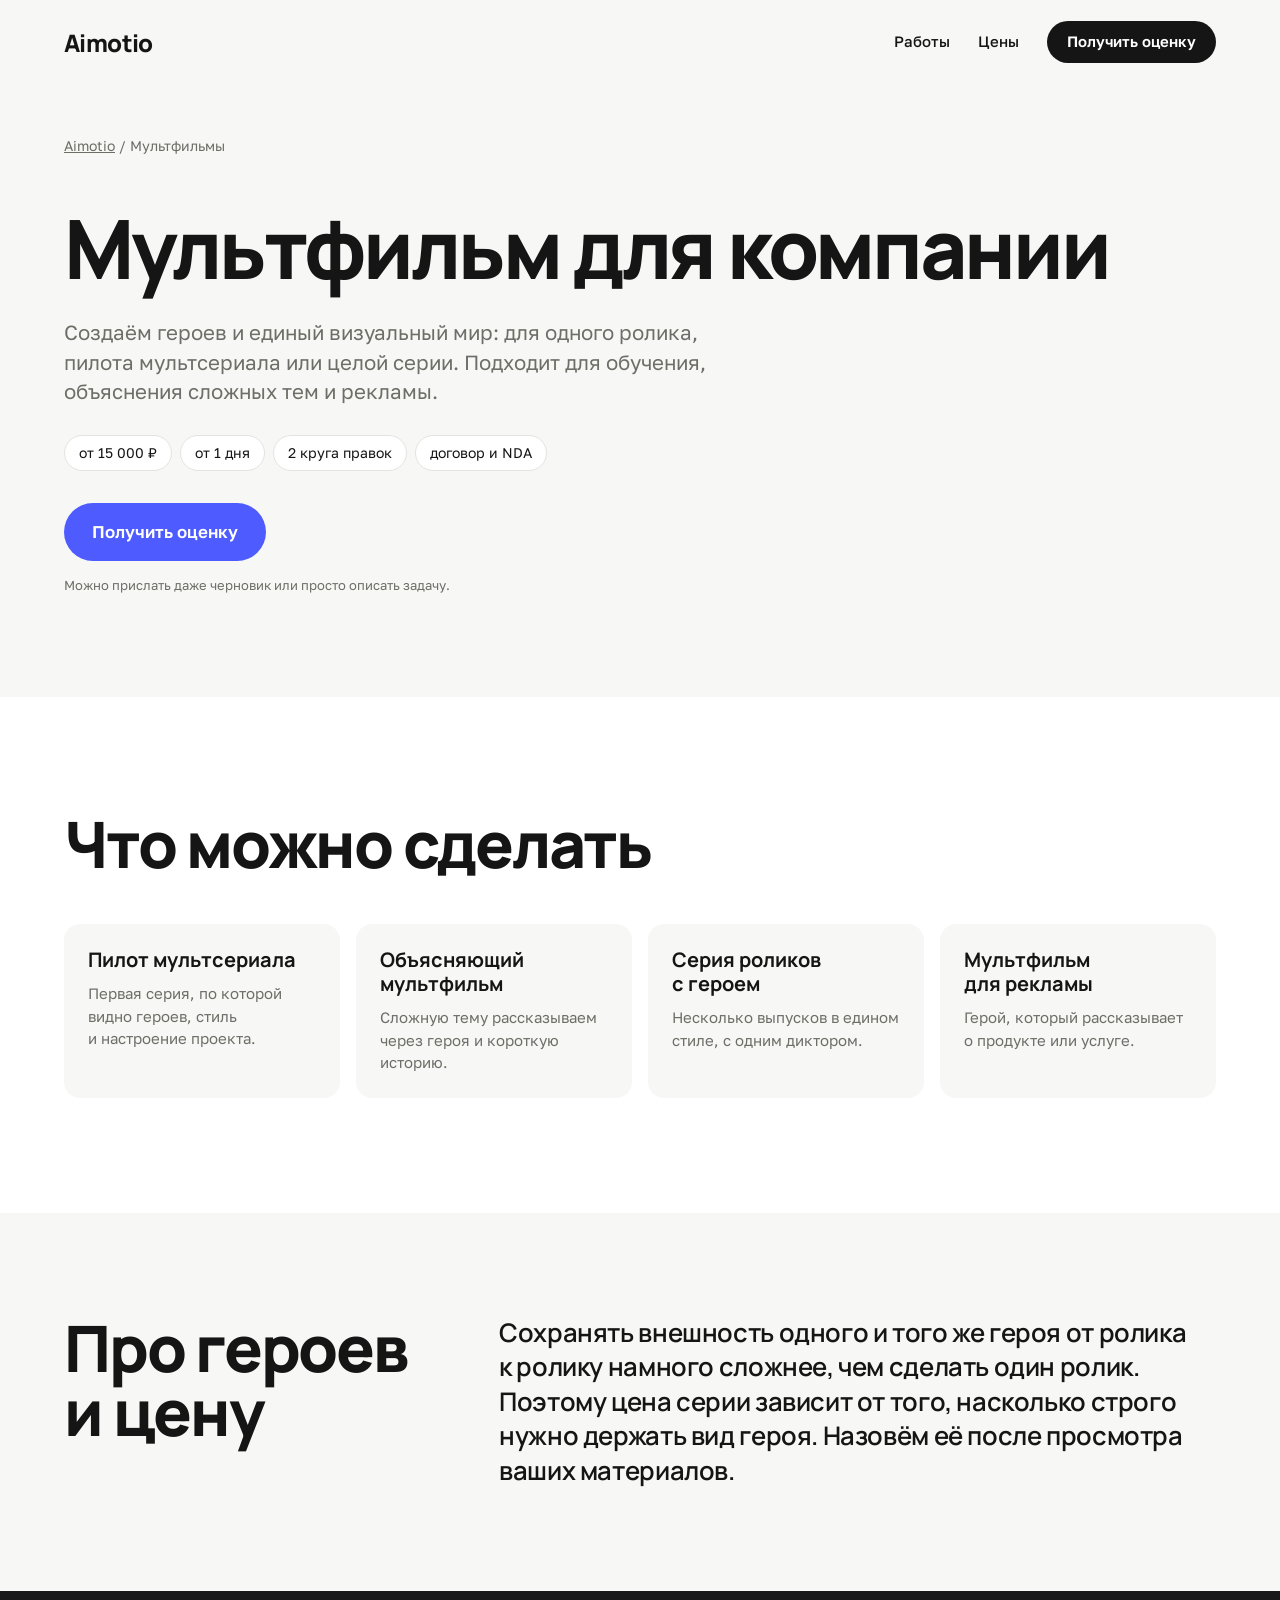
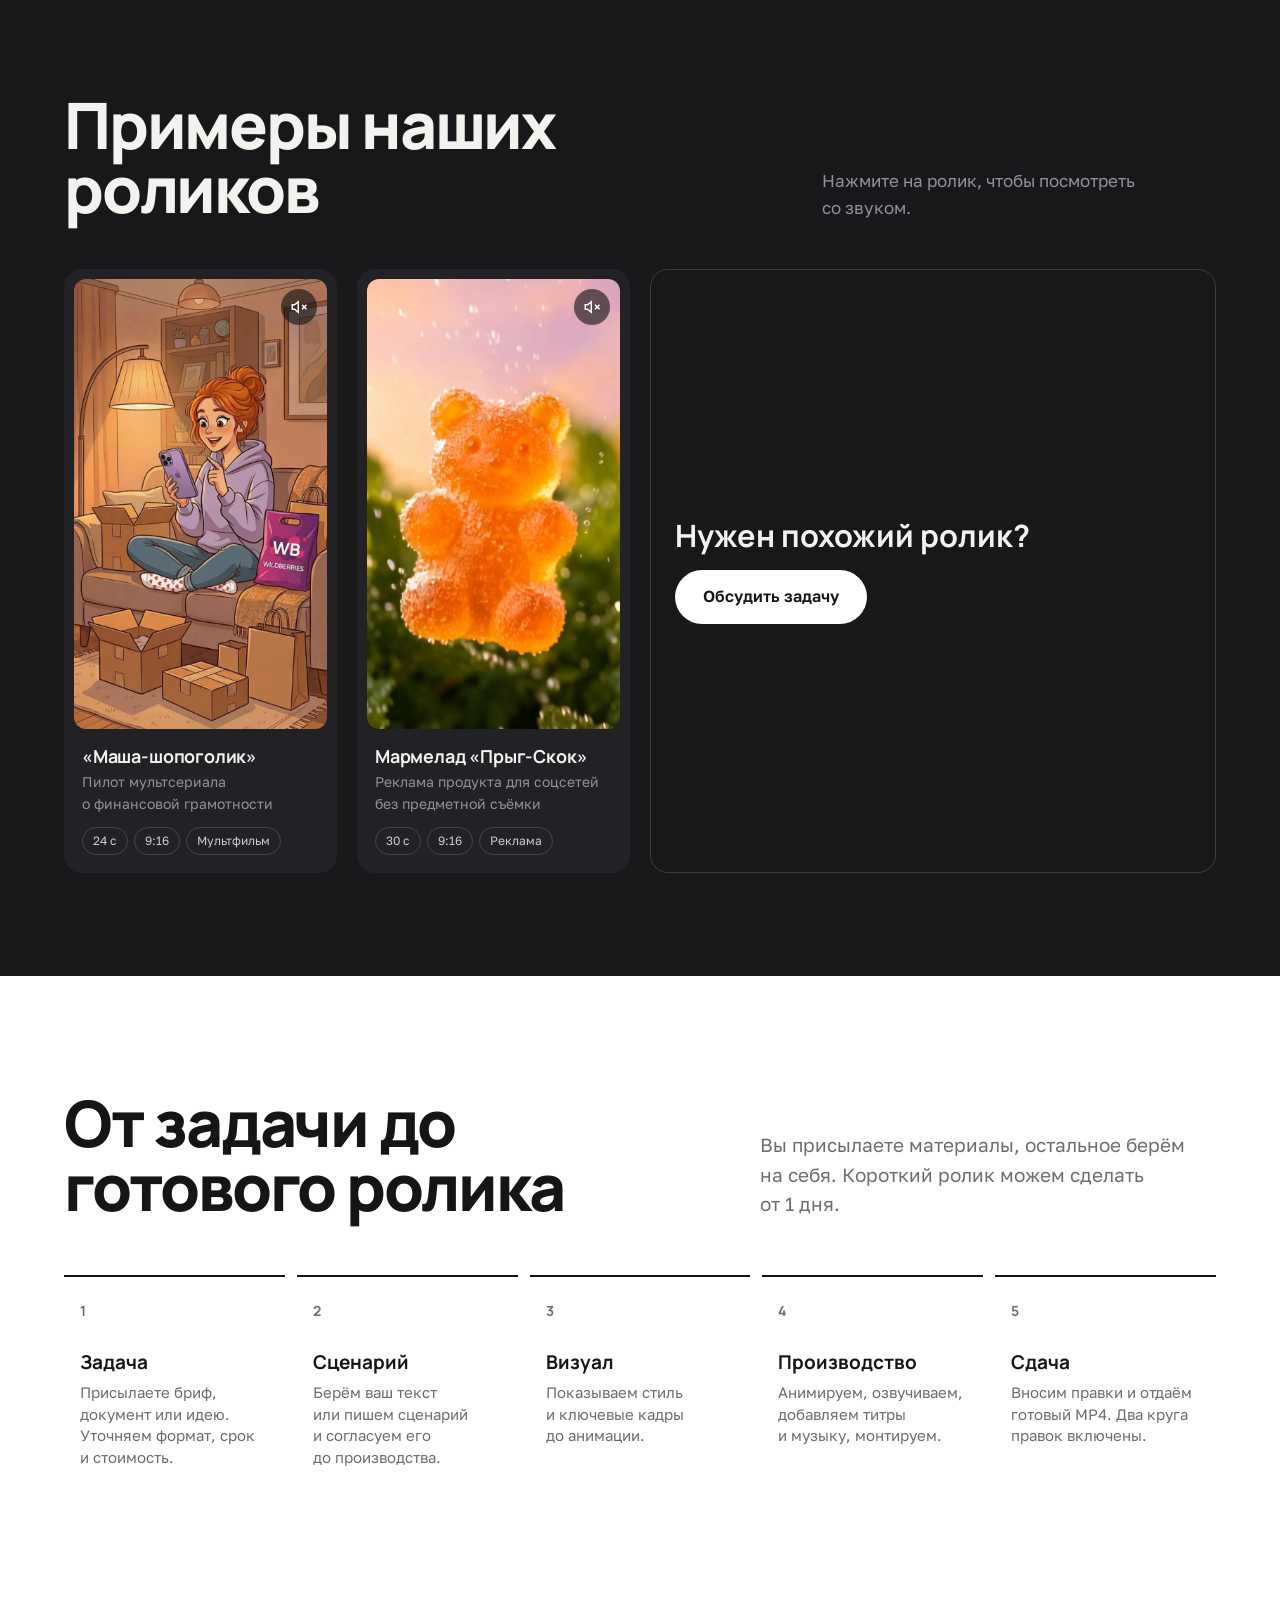
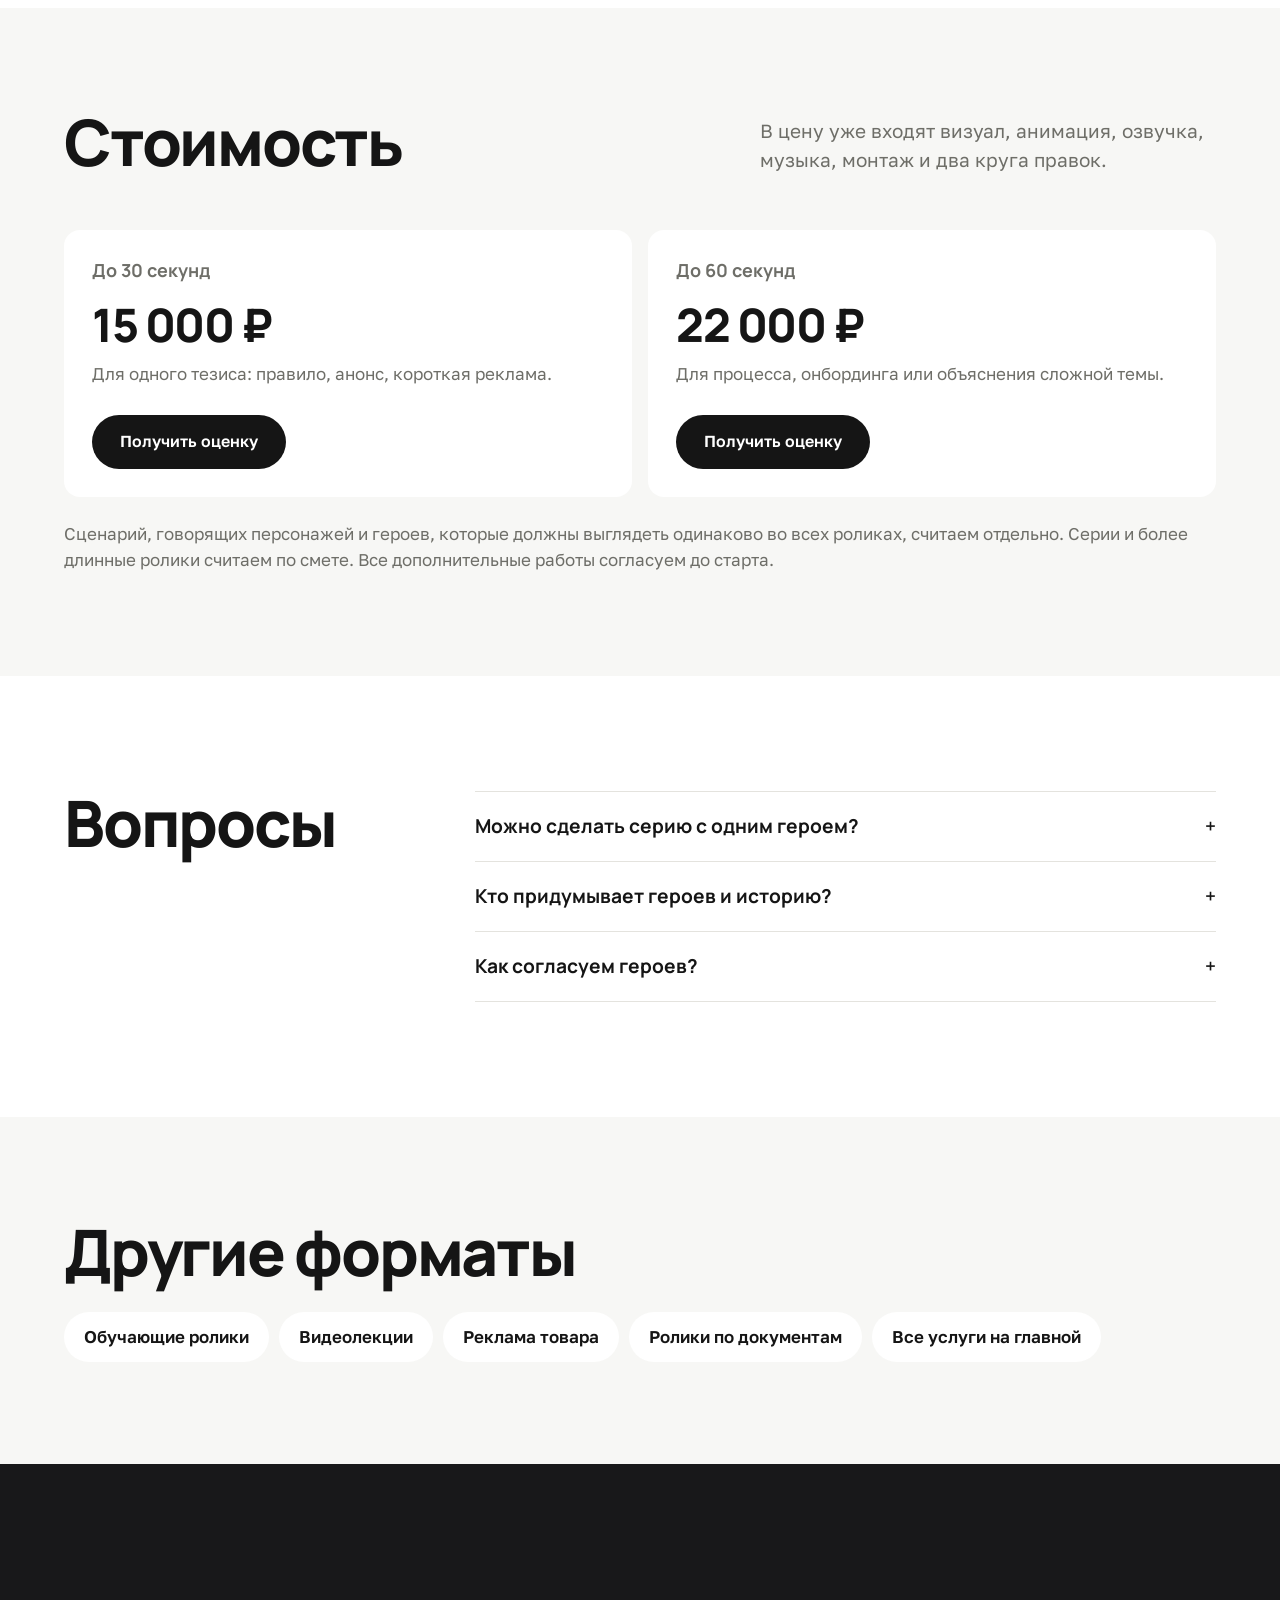
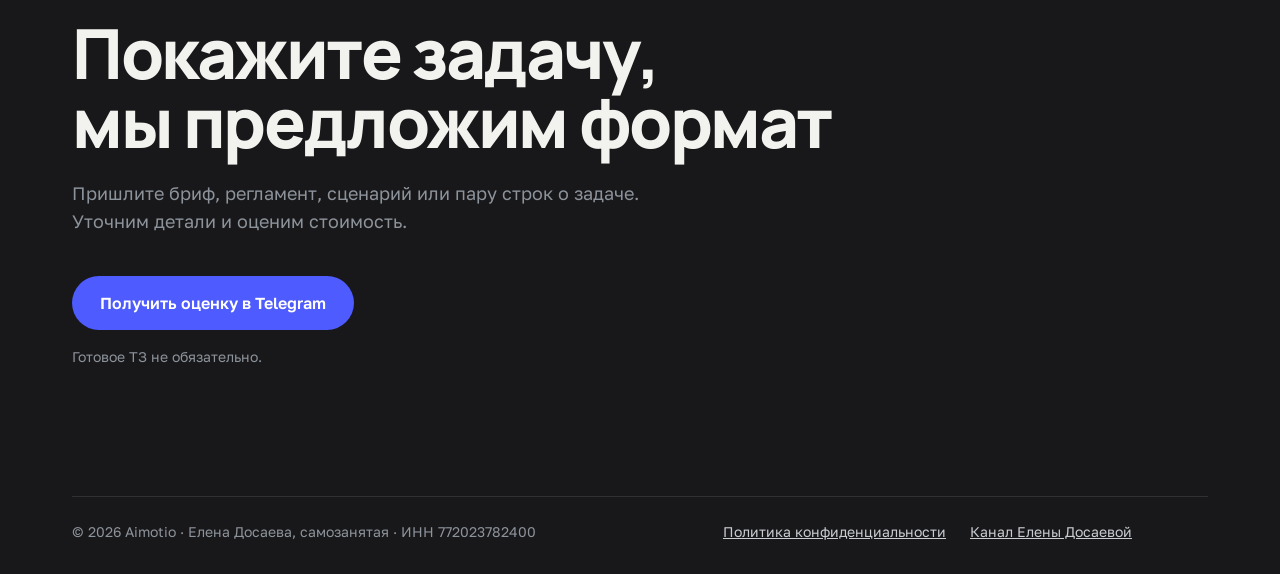
==== commit 29ea3733: "Aimotio: формулировки блока о студии и шага Производство" ====
--- a/multfilm-dlya-kompanii/index.html
+++ b/multfilm-dlya-kompanii/index.html
@@ -144,7 +144,7 @@
       <li><span>1</span><h3>Задача</h3><p>Присылаете бриф, документ или&nbsp;идею. Уточняем формат, срок и&nbsp;стоимость.</p></li>
       <li><span>2</span><h3>Сценарий</h3><p>Берём ваш текст или&nbsp;пишем сценарий и&nbsp;согласуем его до&nbsp;производства.</p></li>
       <li><span>3</span><h3>Визуал</h3><p>Показываем стиль и&nbsp;ключевые кадры до&nbsp;анимации.</p></li>
-      <li><span>4</span><h3>Производство</h3><p>Анимируем, озвучиваем, добавляем титры, музыку и&nbsp;монтаж.</p></li>
+      <li><span>4</span><h3>Производство</h3><p>Анимируем, озвучиваем, добавляем титры и&nbsp;музыку, монтируем.</p></li>
       <li><span>5</span><h3>Сдача</h3><p>Вносим правки и&nbsp;отдаём готовый MP4. Два круга правок включены.</p></li>
     </ol>
   </div>
